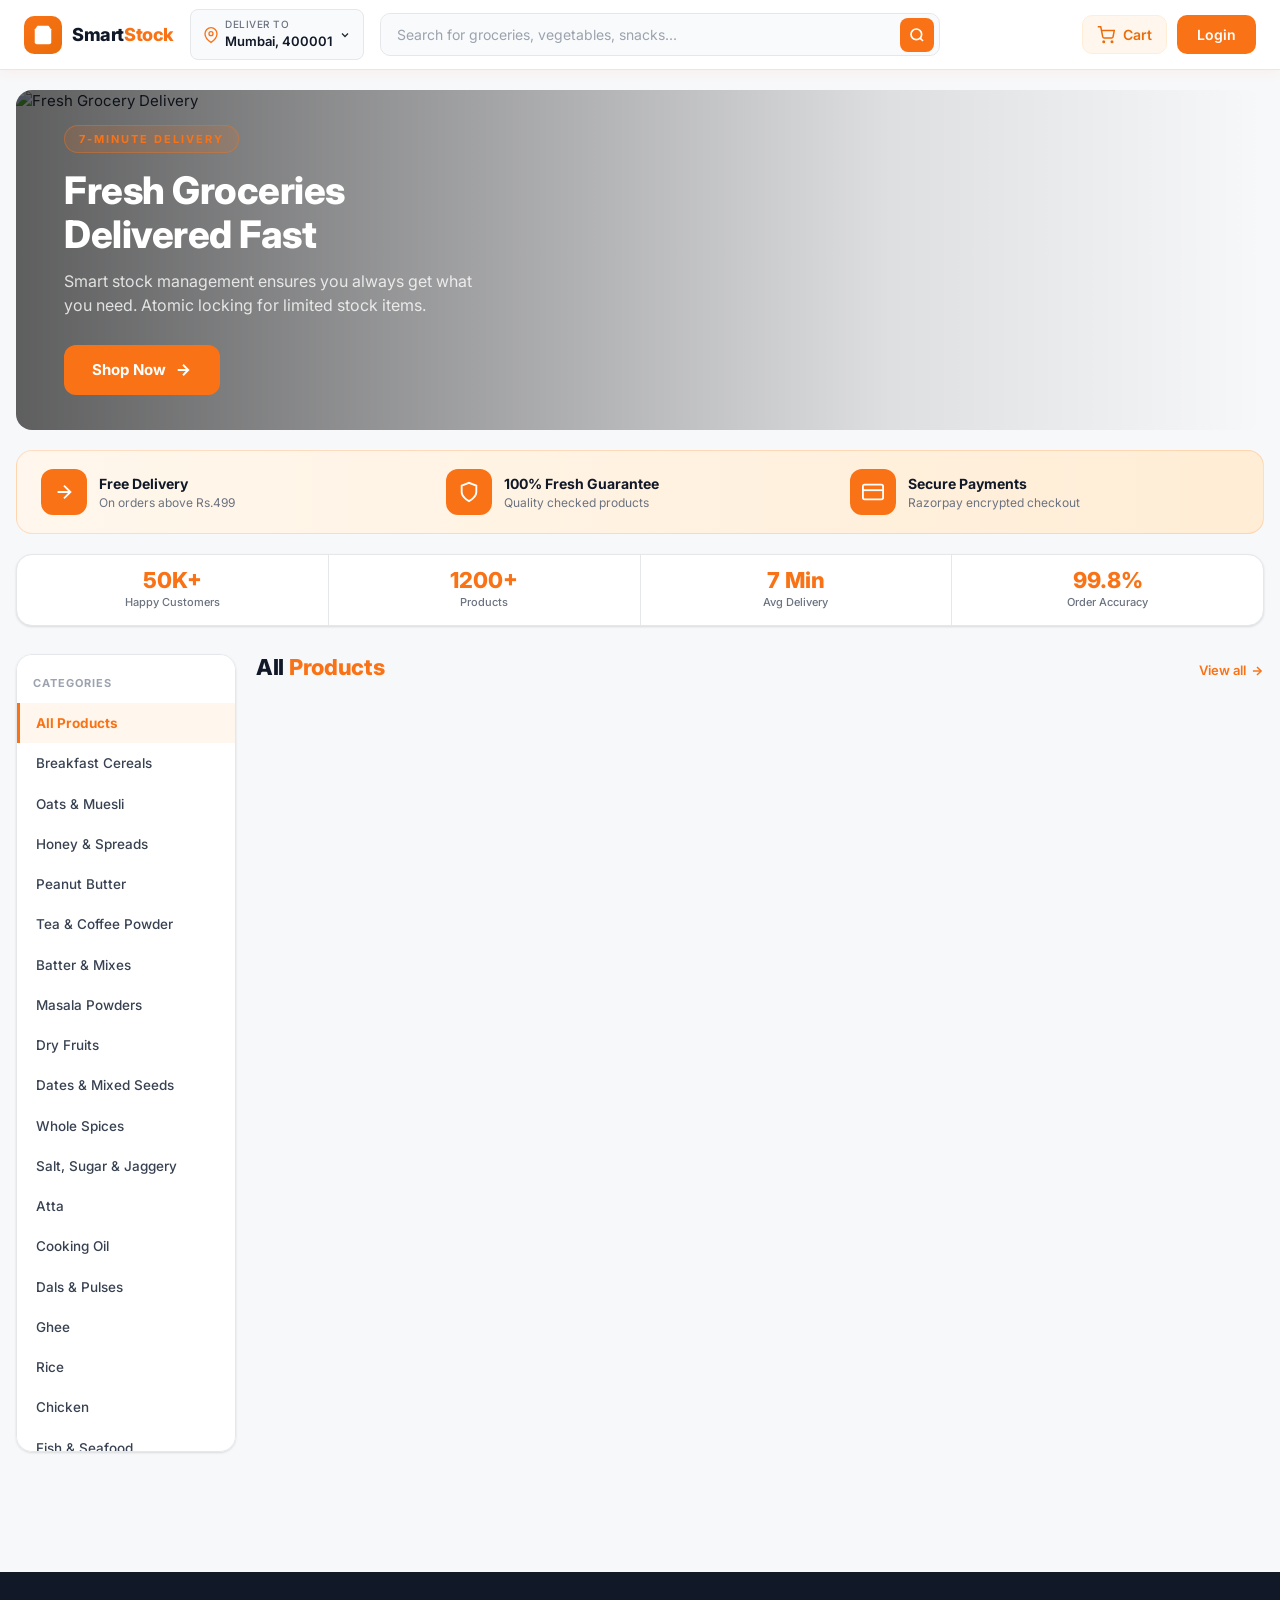
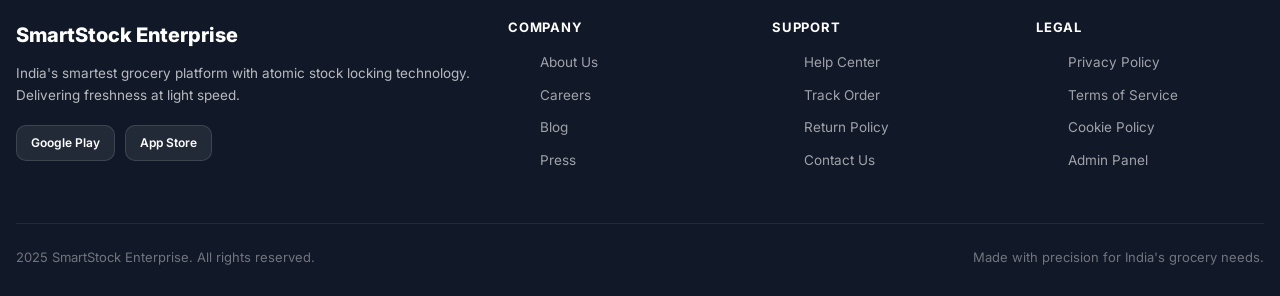
==== frontend/index.html @ b08f9093 "Add files via upload" ====
<!DOCTYPE html>
<html lang="en">

<head>
    <meta charset="UTF-8">
    <meta name="viewport" content="width=device-width, initial-scale=1.0">
    <title>SmartStock Enterprise - Fresh Groceries Delivered in Minutes</title>
    <meta name="description"
        content="Buy fresh groceries online at best prices. Smart inventory management with 7-minute atomic locking for limited stock items.">
    <link rel="preconnect" href="https://fonts.googleapis.com">
    <link href="https://fonts.googleapis.com/css2?family=Inter:wght@300;400;500;600;700;800&display=swap"
        rel="stylesheet">
    <link href="https://cdn.jsdelivr.net/npm/bootstrap@5.3.2/dist/css/bootstrap.min.css" rel="stylesheet">
    <link rel="stylesheet" href="style.css">
</head>

<body>

    <!-- ── NAVBAR ─────────────────────────────────────────────────────── -->
    <nav class="navbar-main">
        <div class="container-fluid">
            <a href="index.html" class="brand-logo">
                <div class="logo-icon">
                    <svg viewBox="0 0 24 24" xmlns="http://www.w3.org/2000/svg">
                        <path d="M6 2L3 6v14a2 2 0 002 2h14a2 2 0 002-2V6l-3-4z" />
                        <line x1="3" y1="6" x2="21" y2="6" stroke="white" stroke-width="1" fill="none" />
                        <path d="M16 10a4 4 0 01-8 0" fill="none" stroke="white" stroke-width="1.5" />
                    </svg>
                </div>
                <div class="logo-text">Smart<span>Stock</span></div>
            </a>

            <div class="location-selector">
                <svg class="loc-icon" width="16" height="16" fill="none" stroke="currentColor" stroke-width="2"
                    viewBox="0 0 24 24">
                    <path d="M21 10c0 7-9 13-9 13s-9-6-9-13a9 9 0 0118 0z" />
                    <circle cx="12" cy="10" r="3" />
                </svg>
                <div class="loc-content">
                    <div class="loc-label">Deliver to</div>
                    <div class="loc-value">Mumbai, 400001</div>
                </div>
                <svg width="12" height="12" fill="none" stroke="currentColor" stroke-width="2.5" viewBox="0 0 24 24">
                    <polyline points="6 9 12 15 18 9" />
                </svg>
            </div>

            <div class="search-wrap">
                <input type="text" id="search-input" placeholder="Search for groceries, vegetables, snacks...">
                <button class="search-btn">
                    <svg width="16" height="16" fill="none" stroke="currentColor" stroke-width="2.5"
                        viewBox="0 0 24 24">
                        <circle cx="11" cy="11" r="8" />
                        <line x1="21" y1="21" x2="16.65" y2="16.65" />
                    </svg>
                </button>
            </div>

            <div class="navbar-right">
                <a href="cart.html" class="btn-cart">
                    <svg width="18" height="18" fill="none" stroke="currentColor" stroke-width="2" viewBox="0 0 24 24">
                        <circle cx="9" cy="21" r="1" />
                        <circle cx="20" cy="21" r="1" />
                        <path d="M1 1h4l2.68 13.39a2 2 0 002 1.61h9.72a2 2 0 002-1.61L23 6H6" />
                    </svg>
                    Cart
                    <span class="cart-badge" style="display:none">0</span>
                </a>
                <button class="btn-login">Login</button>
            </div>
        </div>
    </nav>

    <!-- ── OTP MODAL ──────────────────────────────────────────────────── -->
    <div class="otp-modal-overlay" id="otp-overlay">
        <div class="otp-modal">
            <div id="otp-step1">
                <h3>Login / Sign Up</h3>
                <p>Enter your mobile number to receive an OTP</p>
                <div class="otp-input-group">
                    <span class="otp-flag">+91</span>
                    <input type="tel" id="otp-phone" maxlength="10" placeholder="9876543210">
                </div>
                <button class="btn-send-otp" onclick="sendOtp()">Send OTP</button>
            </div>
            <div id="otp-step2" style="display:none">
                <h3>Enter OTP</h3>
                <p id="otp-phone-hint">6-digit code sent to your number</p>
                <div class="otp-input-group">
                    <input type="tel" id="otp-code" maxlength="6" placeholder="Enter OTP"
                        style="padding:12px 14px;width:100%">
                </div>
                <button class="btn-send-otp" onclick="verifyOtp()">Verify OTP</button>
                <div style="text-align:center;margin-top:12px">
                    <button
                        onclick="document.getElementById('otp-step1').style.display='';document.getElementById('otp-step2').style.display='none'"
                        style="background:none;border:none;color:var(--primary);font-size:13px;cursor:pointer;font-family:Inter,sans-serif">Change
                        number</button>
                </div>
            </div>
        </div>
    </div>

    <!-- ── HERO BANNER ────────────────────────────────────────────────── -->
    <div class="page-container">
        <section class="hero-section" style="margin-top:20px">
            <img src="https://images.unsplash.com/photo-1542838132-92c53300491e?w=1400&q=85"
                alt="Fresh Grocery Delivery" loading="eager">
            <div class="hero-overlay">
                <div class="hero-tagline">7-Minute Delivery</div>
                <h1 class="hero-title">Fresh Groceries<br>Delivered Fast</h1>
                <p class="hero-sub">Smart stock management ensures you always get what you need. Atomic locking for
                    limited stock items.</p>
                <a href="#products" class="btn-shop-now">
                    Shop Now
                    <svg width="18" height="18" fill="none" stroke="currentColor" stroke-width="2.5"
                        viewBox="0 0 24 24">
                        <line x1="5" y1="12" x2="19" y2="12" />
                        <polyline points="12 5 19 12 12 19" />
                    </svg>
                </a>
            </div>
        </section>

        <!-- Offer Strip -->
        <div class="offer-strip">
            <div class="offer-strip-item">
                <div class="offer-icon-wrap">
                    <svg width="22" height="22" fill="none" stroke="currentColor" stroke-width="2" viewBox="0 0 24 24">
                        <path d="M5 12h14M12 5l7 7-7 7" />
                    </svg>
                </div>
                <div>
                    <div class="offer-text-main">Free Delivery</div>
                    <div class="offer-text-sub">On orders above Rs.499</div>
                </div>
            </div>
            <div class="offer-strip-item">
                <div class="offer-icon-wrap">
                    <svg width="22" height="22" fill="none" stroke="currentColor" stroke-width="2" viewBox="0 0 24 24">
                        <path d="M12 22s8-4 8-10V5l-8-3-8 3v7c0 6 8 10 8 10z" />
                    </svg>
                </div>
                <div>
                    <div class="offer-text-main">100% Fresh Guarantee</div>
                    <div class="offer-text-sub">Quality checked products</div>
                </div>
            </div>
            <div class="offer-strip-item">
                <div class="offer-icon-wrap">
                    <svg width="22" height="22" fill="none" stroke="currentColor" stroke-width="2" viewBox="0 0 24 24">
                        <rect x="1" y="4" width="22" height="16" rx="2" />
                        <line x1="1" y1="10" x2="23" y2="10" />
                    </svg>
                </div>
                <div>
                    <div class="offer-text-main">Secure Payments</div>
                    <div class="offer-text-sub">Razorpay encrypted checkout</div>
                </div>
            </div>
        </div>

        <!-- Stats Strip -->
        <div class="stats-strip">
            <div class="stat-item">
                <div class="stat-num">50K+</div>
                <div class="stat-label">Happy Customers</div>
            </div>
            <div class="stat-item">
                <div class="stat-num">1200+</div>
                <div class="stat-label">Products</div>
            </div>
            <div class="stat-item">
                <div class="stat-num">7 Min</div>
                <div class="stat-label">Avg Delivery</div>
            </div>
            <div class="stat-item">
                <div class="stat-num">99.8%</div>
                <div class="stat-label">Order Accuracy</div>
            </div>
        </div>
    </div>

    <!-- ── MAIN LAYOUT ────────────────────────────────────────────────── -->
    <div class="page-container" id="products">
        <!-- Mobile Category Pills -->
        <div class="mobile-categories" id="mobile-cats"></div>

        <div class="main-layout mt-section">
            <!-- Sidebar -->
            <aside class="sidebar">
                <div class="sidebar-title">Categories</div>
                <div id="sidebar-cats"></div>
            </aside>

            <!-- Products Area -->
            <main class="products-area">
                <div class="section-header">
                    <h2 class="section-title" id="products-title">All <span>Products</span></h2>
                    <div class="view-all-link" onclick="filterProducts('All Products')">
                        View all
                        <svg width="14" height="14" fill="none" stroke="currentColor" stroke-width="2.5"
                            viewBox="0 0 24 24">
                            <line x1="5" y1="12" x2="19" y2="12" />
                            <polyline points="12 5 19 12 12 19" />
                        </svg>
                    </div>
                </div>

                <div class="product-grid" id="product-grid">
                    <!-- Rendered by JS -->
                </div>
            </main>
        </div>
    </div>

    <!-- ── FOOTER ─────────────────────────────────────────────────────── -->
    <footer class="site-footer" style="margin-top:60px">
        <div class="page-container">
            <div class="footer-top">
                <div class="footer-brand">
                    <div class="logo-text">SmartStock Enterprise</div>
                    <p>India's smartest grocery platform with atomic stock locking technology. Delivering freshness at
                        light speed.</p>
                    <div class="app-badges">
                        <div class="app-badge">Google Play</div>
                        <div class="app-badge">App Store</div>
                    </div>
                </div>
                <div class="footer-col">
                    <h5>Company</h5>
                    <ul>
                        <li><a href="#">About Us</a></li>
                        <li><a href="#">Careers</a></li>
                        <li><a href="#">Blog</a></li>
                        <li><a href="#">Press</a></li>
                    </ul>
                </div>
                <div class="footer-col">
                    <h5>Support</h5>
                    <ul>
                        <li><a href="#">Help Center</a></li>
                        <li><a href="#">Track Order</a></li>
                        <li><a href="#">Return Policy</a></li>
                        <li><a href="#">Contact Us</a></li>
                    </ul>
                </div>
                <div class="footer-col">
                    <h5>Legal</h5>
                    <ul>
                        <li><a href="#">Privacy Policy</a></li>
                        <li><a href="#">Terms of Service</a></li>
                        <li><a href="#">Cookie Policy</a></li>
                        <li><a href="admin.html">Admin Panel</a></li>
                    </ul>
                </div>
            </div>
            <div class="footer-bottom">
                <span>2025 SmartStock Enterprise. All rights reserved.</span>
                <span>Made with precision for India's grocery needs.</span>
            </div>
        </div>
    </footer>

    <script src="https://cdn.jsdelivr.net/npm/bootstrap@5.3.2/dist/js/bootstrap.bundle.min.js"></script>
    <script src="script.js"></script>
</body>

</html>
---- frontend/style.css ----
/* =============================================
   SmartStock Enterprise - Design System
   Primary: #F97316 (Zepto Orange)
   ============================================= */

@import url('https://fonts.googleapis.com/css2?family=Inter:wght@300;400;500;600;700;800&display=swap');

:root {
    --primary: #F97316;
    --primary-dark: #EA6C0A;
    --primary-light: #FFF7ED;
    --primary-subtle: #FFEDD5;
    --success: #16A34A;
    --warning: #D97706;
    --danger: #DC2626;
    --dark: #111827;
    --gray-900: #1F2937;
    --gray-700: #374151;
    --gray-500: #6B7280;
    --gray-400: #9CA3AF;
    --gray-200: #E5E7EB;
    --gray-100: #F3F4F6;
    --gray-50: #F9FAFB;
    --white: #FFFFFF;
    --shadow-sm: 0 1px 3px rgba(0, 0, 0, 0.08), 0 1px 2px rgba(0, 0, 0, 0.05);
    --shadow-md: 0 4px 16px rgba(0, 0, 0, 0.08);
    --shadow-lg: 0 10px 40px rgba(0, 0, 0, 0.10);
    --radius: 16px;
    --radius-sm: 8px;
    --radius-xs: 6px;
    --transition: 0.22s ease;
    --navbar-h: 70px;
    --sidebar-w: 220px;
}

* {
    box-sizing: border-box;
    margin: 0;
    padding: 0;
}

html {
    scroll-behavior: smooth;
}

body {
    font-family: 'Inter', system-ui, sans-serif;
    background: #f7f8fa;
    color: var(--gray-900);
    font-size: 15px;
    line-height: 1.5;
}

a {
    text-decoration: none;
    color: inherit;
}

img {
    display: block;
}

/* =============================================
   SCROLLBAR
   ============================================= */
::-webkit-scrollbar {
    width: 6px;
    height: 6px;
}

::-webkit-scrollbar-track {
    background: var(--gray-100);
}

::-webkit-scrollbar-thumb {
    background: var(--gray-400);
    border-radius: 10px;
}

::-webkit-scrollbar-thumb:hover {
    background: var(--primary);
}

/* =============================================
   NAVBAR
   ============================================= */
.navbar-main {
    position: sticky;
    top: 0;
    z-index: 1050;
    background: var(--white);
    border-bottom: 1.5px solid var(--gray-200);
    height: var(--navbar-h);
    box-shadow: 0 2px 12px rgba(249, 115, 22, 0.07);
}

.navbar-main .container-fluid {
    display: flex;
    align-items: center;
    gap: 16px;
    height: 100%;
    padding: 0 24px;
}

.brand-logo {
    display: flex;
    align-items: center;
    gap: 10px;
    flex-shrink: 0;
    text-decoration: none;
}

.brand-logo .logo-icon {
    width: 38px;
    height: 38px;
    background: linear-gradient(135deg, var(--primary), var(--primary-dark));
    border-radius: 10px;
    display: flex;
    align-items: center;
    justify-content: center;
}

.brand-logo .logo-icon svg {
    width: 22px;
    height: 22px;
    fill: white;
}

.brand-logo .logo-text {
    font-size: 18px;
    font-weight: 800;
    color: var(--dark);
    letter-spacing: -0.4px;
}

.brand-logo .logo-text span {
    color: var(--primary);
}

/* Location Selector */
.location-selector {
    display: flex;
    align-items: center;
    gap: 6px;
    padding: 7px 12px;
    border: 1.5px solid var(--gray-200);
    border-radius: var(--radius-sm);
    cursor: pointer;
    flex-shrink: 0;
    background: var(--gray-50);
    transition: border-color var(--transition);
    min-width: 140px;
}

.location-selector:hover {
    border-color: var(--primary);
}

.location-selector .loc-icon {
    color: var(--primary);
    flex-shrink: 0;
}

.location-selector .loc-content {
    overflow: hidden;
}

.location-selector .loc-label {
    font-size: 10px;
    color: var(--gray-500);
    font-weight: 500;
    text-transform: uppercase;
    letter-spacing: 0.5px;
}

.location-selector .loc-value {
    font-size: 13px;
    font-weight: 600;
    color: var(--dark);
    white-space: nowrap;
    overflow: hidden;
    text-overflow: ellipsis;
}

/* Search Bar */
.search-wrap {
    flex: 1;
    max-width: 560px;
    position: relative;
}

.search-wrap input {
    width: 100%;
    border: 1.5px solid var(--gray-200);
    border-radius: 10px;
    padding: 10px 48px 10px 16px;
    font-size: 14px;
    font-family: 'Inter', sans-serif;
    outline: none;
    background: var(--gray-50);
    transition: all var(--transition);
    color: var(--dark);
}

.search-wrap input:focus {
    border-color: var(--primary);
    background: var(--white);
    box-shadow: 0 0 0 3px rgba(249, 115, 22, 0.12);
}

.search-wrap input::placeholder {
    color: var(--gray-400);
}

.search-wrap .search-btn {
    position: absolute;
    right: 6px;
    top: 50%;
    transform: translateY(-50%);
    background: var(--primary);
    border: none;
    border-radius: 8px;
    width: 34px;
    height: 34px;
    display: flex;
    align-items: center;
    justify-content: center;
    cursor: pointer;
    transition: background var(--transition);
}

.search-wrap .search-btn:hover {
    background: var(--primary-dark);
}

.search-wrap .search-btn svg {
    color: white;
    width: 16px;
    height: 16px;
}

/* Navbar Right */
.navbar-right {
    display: flex;
    align-items: center;
    gap: 10px;
    flex-shrink: 0;
    margin-left: auto;
}

.btn-cart {
    position: relative;
    display: flex;
    align-items: center;
    gap: 8px;
    background: var(--primary-light);
    border: 1.5px solid var(--primary-subtle);
    border-radius: 10px;
    padding: 8px 14px;
    cursor: pointer;
    font-family: 'Inter', sans-serif;
    font-weight: 600;
    font-size: 14px;
    color: var(--primary-dark);
    text-decoration: none;
    transition: all var(--transition);
}

.btn-cart:hover {
    background: var(--primary);
    color: white;
    border-color: var(--primary);
}

.cart-badge {
    position: absolute;
    top: -6px;
    right: -6px;
    background: var(--danger);
    color: white;
    font-size: 10px;
    font-weight: 700;
    width: 18px;
    height: 18px;
    border-radius: 50%;
    display: flex;
    align-items: center;
    justify-content: center;
    border: 2px solid white;
    transition: transform 0.2s ease;
}

.cart-badge.pop {
    transform: scale(1.4);
}

.btn-login {
    background: var(--primary);
    color: white;
    border: none;
    border-radius: 10px;
    padding: 9px 20px;
    font-family: 'Inter', sans-serif;
    font-size: 14px;
    font-weight: 600;
    cursor: pointer;
    transition: all var(--transition);
}

.btn-login:hover {
    background: var(--primary-dark);
    transform: translateY(-1px);
}

/* OTP Modal */
.otp-modal-overlay {
    position: fixed;
    inset: 0;
    background: rgba(0, 0, 0, 0.5);
    z-index: 9999;
    display: flex;
    align-items: center;
    justify-content: center;
    backdrop-filter: blur(4px);
    opacity: 0;
    pointer-events: none;
    transition: opacity 0.25s ease;
}

.otp-modal-overlay.show {
    opacity: 1;
    pointer-events: all;
}

.otp-modal {
    background: white;
    border-radius: 20px;
    padding: 36px;
    width: 360px;
    max-width: 90vw;
    box-shadow: var(--shadow-lg);
    transform: translateY(20px);
    transition: transform 0.25s ease;
}

.otp-modal-overlay.show .otp-modal {
    transform: translateY(0);
}

.otp-modal h3 {
    font-size: 22px;
    font-weight: 800;
    margin-bottom: 4px;
}

.otp-modal p {
    color: var(--gray-500);
    font-size: 14px;
    margin-bottom: 24px;
}

.otp-input-group {
    display: flex;
    border: 1.5px solid var(--gray-200);
    border-radius: 10px;
    overflow: hidden;
    margin-bottom: 14px;
    transition: border-color var(--transition);
}

.otp-input-group:focus-within {
    border-color: var(--primary);
}

.otp-flag {
    background: var(--gray-50);
    padding: 12px 14px;
    font-weight: 600;
    color: var(--gray-700);
    border-right: 1.5px solid var(--gray-200);
    font-size: 14px;
}

.otp-input-group input {
    flex: 1;
    border: none;
    padding: 12px 14px;
    font-size: 15px;
    font-family: 'Inter', sans-serif;
    outline: none;
}

.btn-send-otp {
    width: 100%;
    background: var(--primary);
    color: white;
    border: none;
    border-radius: 10px;
    padding: 13px;
    font-family: 'Inter', sans-serif;
    font-size: 15px;
    font-weight: 700;
    cursor: pointer;
    transition: background var(--transition);
}

.btn-send-otp:hover {
    background: var(--primary-dark);
}

/* =============================================
   HERO BANNER
   ============================================= */
.hero-section {
    position: relative;
    overflow: hidden;
    border-radius: var(--radius);
    margin: 20px 0 0;
    height: 340px;
}

.hero-section img {
    width: 100%;
    height: 100%;
    object-fit: cover;
}

.hero-overlay {
    position: absolute;
    inset: 0;
    background: linear-gradient(90deg, rgba(0, 0, 0, 0.62) 0%, rgba(0, 0, 0, 0.1) 70%, transparent 100%);
    display: flex;
    flex-direction: column;
    justify-content: center;
    padding: 48px;
}

.hero-tagline {
    font-size: 11px;
    font-weight: 700;
    letter-spacing: 2px;
    text-transform: uppercase;
    color: var(--primary);
    background: rgba(249, 115, 22, 0.15);
    border: 1px solid rgba(249, 115, 22, 0.4);
    border-radius: 20px;
    padding: 5px 14px;
    display: inline-block;
    margin-bottom: 16px;
    width: fit-content;
}

.hero-title {
    font-size: 38px;
    font-weight: 800;
    color: white;
    margin-bottom: 12px;
    line-height: 1.15;
    letter-spacing: -0.5px;
}

.hero-sub {
    font-size: 16px;
    color: rgba(255, 255, 255, 0.8);
    margin-bottom: 28px;
    max-width: 420px;
}

.btn-shop-now {
    display: inline-flex;
    align-items: center;
    gap: 8px;
    background: var(--primary);
    color: white;
    border: none;
    border-radius: 12px;
    padding: 14px 28px;
    font-family: 'Inter', sans-serif;
    font-size: 15px;
    font-weight: 700;
    cursor: pointer;
    transition: all 0.2s ease;
    width: fit-content;
    text-decoration: none;
}

.btn-shop-now:hover {
    background: var(--primary-dark);
    transform: translateY(-2px);
    box-shadow: 0 8px 25px rgba(249, 115, 22, 0.45);
    color: white;
}

/* Mini Stats Strip */
.stats-strip {
    display: flex;
    gap: 0;
    background: white;
    border-radius: var(--radius);
    border: 1.5px solid var(--gray-200);
    overflow: hidden;
    margin: 16px 0;
    box-shadow: var(--shadow-sm);
}

.stat-item {
    flex: 1;
    text-align: center;
    padding: 14px 12px;
    border-right: 1.5px solid var(--gray-200);
}

.stat-item:last-child {
    border-right: none;
}

.stat-num {
    font-size: 22px;
    font-weight: 800;
    color: var(--primary);
    line-height: 1;
}

.stat-label {
    font-size: 11px;
    color: var(--gray-500);
    font-weight: 500;
    margin-top: 3px;
}

/* =============================================
   LAYOUT: SIDEBAR + MAIN GRID
   ============================================= */
.main-layout {
    display: flex;
    gap: 20px;
    padding-bottom: 60px;
}

/* SIDEBAR */
.sidebar {
    width: var(--sidebar-w);
    flex-shrink: 0;
    position: sticky;
    top: calc(var(--navbar-h) + 16px);
    height: calc(100vh - var(--navbar-h) - 32px);
    overflow-y: auto;
    background: white;
    border-radius: var(--radius);
    border: 1.5px solid var(--gray-200);
    box-shadow: var(--shadow-sm);
    padding: 12px 0;
}

.sidebar-title {
    font-size: 11px;
    font-weight: 700;
    text-transform: uppercase;
    letter-spacing: 1px;
    color: var(--gray-400);
    padding: 8px 16px 12px;
}

.sidebar-item {
    display: flex;
    align-items: center;
    gap: 10px;
    padding: 10px 16px;
    cursor: pointer;
    border-left: 3px solid transparent;
    transition: all var(--transition);
    font-size: 13.5px;
    font-weight: 500;
    color: var(--gray-700);
}

.sidebar-item:hover {
    background: var(--primary-light);
    color: var(--primary);
    border-left-color: var(--primary);
}

.sidebar-item.active {
    background: var(--primary-light);
    color: var(--primary);
    border-left-color: var(--primary);
    font-weight: 700;
}

.sidebar-item .cat-img {
    width: 28px;
    height: 28px;
    border-radius: 6px;
    object-fit: cover;
    flex-shrink: 0;
}

/* MAIN PRODUCT AREA */
.products-area {
    flex: 1;
    min-width: 0;
}

/* Section Header */
.section-header {
    display: flex;
    align-items: center;
    justify-content: space-between;
    margin-bottom: 18px;
}

.section-title {
    font-size: 22px;
    font-weight: 800;
    color: var(--dark);
    letter-spacing: -0.3px;
}

.section-title span {
    color: var(--primary);
}

.view-all-link {
    font-size: 13px;
    font-weight: 600;
    color: var(--primary);
    cursor: pointer;
    display: flex;
    align-items: center;
    gap: 4px;
    transition: gap var(--transition);
}

.view-all-link:hover {
    gap: 8px;
}

/* Mobile Category Horizontal Scroll */
.mobile-categories {
    display: none;
    overflow-x: auto;
    gap: 10px;
    padding: 4px 0 12px;
    scrollbar-width: none;
    margin-bottom: 16px;
}

.mobile-categories::-webkit-scrollbar {
    display: none;
}

.mobile-cat-pill {
    display: flex;
    align-items: center;
    gap: 6px;
    background: white;
    border: 1.5px solid var(--gray-200);
    border-radius: 30px;
    padding: 7px 14px;
    white-space: nowrap;
    cursor: pointer;
    font-size: 13px;
    font-weight: 500;
    color: var(--gray-700);
    transition: all var(--transition);
    flex-shrink: 0;
}

.mobile-cat-pill img {
    width: 22px;
    height: 22px;
    border-radius: 4px;
    object-fit: cover;
}

.mobile-cat-pill.active,
.mobile-cat-pill:hover {
    background: var(--primary);
    border-color: var(--primary);
    color: white;
}

/* =============================================
   PRODUCT GRID
   ============================================= */
.product-grid {
    display: grid;
    grid-template-columns: repeat(4, 1fr);
    gap: 18px;
}

/* PRODUCT CARD */
.product-card {
    background: white;
    border-radius: var(--radius);
    border: 1.5px solid var(--gray-200);
    overflow: hidden;
    transition: all var(--transition);
    position: relative;
    box-shadow: var(--shadow-sm);
    display: flex;
    flex-direction: column;
}

.product-card:hover {
    transform: translateY(-4px);
    box-shadow: var(--shadow-md);
    border-color: rgba(249, 115, 22, 0.3);
}

.product-card[data-stock="0"] {
    opacity: 0.7;
}

/* Product Image */
.product-img-wrap {
    position: relative;
    overflow: hidden;
    background: #f8f8f8;
    height: 140px;
    display: flex;
    align-items: center;
    justify-content: center;
    padding: 10px;
}

.product-img-wrap img {
    width: 100%;
    height: 100%;
    object-fit: contain;
    transition: transform 0.4s ease;
}

.product-card:hover .product-img-wrap img {
    transform: scale(1.04);
}

/* Flash Sale Badge */
.flash-badge {
    position: absolute;
    top: 10px;
    left: 10px;
    background: var(--danger);
    color: white;
    font-size: 10px;
    font-weight: 700;
    padding: 4px 10px;
    border-radius: 20px;
    text-transform: uppercase;
    letter-spacing: 0.5px;
}

.limited-badge {
    position: absolute;
    top: 10px;
    left: 10px;
    background: var(--warning);
    color: white;
    font-size: 10px;
    font-weight: 700;
    padding: 4px 10px;
    border-radius: 20px;
}

.sold-out-overlay {
    position: absolute;
    inset: 0;
    background: rgba(255, 255, 255, 0.75);
    display: flex;
    align-items: center;
    justify-content: center;
    font-weight: 700;
    font-size: 15px;
    color: var(--gray-500);
    letter-spacing: 0.5px;
}

/* Product Info */
.product-info {
    padding: 12px 14px 14px;
    flex: 1;
    display: flex;
    flex-direction: column;
    gap: 2px;
}

.product-name {
    font-size: 14px;
    font-weight: 600;
    color: var(--dark);
    margin-bottom: 3px;
    line-height: 1.35;
    display: -webkit-box;
    -webkit-line-clamp: 2;
    -webkit-box-orient: vertical;
    overflow: hidden;
}

.product-weight {
    font-size: 12px;
    color: var(--gray-400);
    margin-bottom: 6px;
}

/* Stock Indicator */
.stock-indicator {
    font-size: 11px;
    font-weight: 600;
    margin-bottom: 10px;
    display: flex;
    align-items: center;
    gap: 5px;
}

.stock-indicator::before {
    content: '';
    width: 7px;
    height: 7px;
    border-radius: 50%;
    display: inline-block;
    flex-shrink: 0;
}

.stock-in {
    color: var(--success);
}

.stock-in::before {
    background: var(--success);
    box-shadow: 0 0 0 3px rgba(22, 163, 74, 0.12);
}

.stock-limited {
    color: var(--warning);
}

.stock-limited::before {
    background: var(--warning);
    box-shadow: 0 0 0 3px rgba(217, 119, 6, 0.12);
}

.stock-flash {
    color: var(--danger);
}

.stock-flash::before {
    background: var(--danger);
    box-shadow: 0 0 0 3px rgba(220, 38, 38, 0.12);
    animation: pulse-dot 1.2s infinite;
}

@keyframes pulse-dot {

    0%,
    100% {
        box-shadow: 0 0 0 3px rgba(220, 38, 38, 0.12);
    }

    50% {
        box-shadow: 0 0 0 5px rgba(220, 38, 38, 0.20);
    }
}

.stock-out {
    color: var(--gray-400);
}

.stock-out::before {
    background: var(--gray-400);
}

/* Price Row */
.price-row {
    display: flex;
    align-items: center;
    gap: 8px;
    margin-top: auto;
}

.price-main {
    font-size: 17px;
    font-weight: 800;
    color: var(--dark);
}

.price-orig {
    font-size: 12px;
    color: var(--gray-400);
    text-decoration: line-through;
    font-weight: 400;
}

/* ADD Button */
.btn-add {
    width: 100%;
    background: white;
    border: 2px solid var(--primary);
    color: var(--primary);
    border-radius: 10px;
    padding: 8px 0;
    font-family: 'Inter', sans-serif;
    font-size: 13px;
    font-weight: 700;
    cursor: pointer;
    transition: all var(--transition);
    margin-top: 10px;
}

.btn-add:hover:not(:disabled) {
    background: var(--primary);
    color: white;
}

/* Quantity Counter */
.qty-counter {
    display: inline-flex;
    align-items: center;
    border: 2px solid var(--primary);
    border-radius: 8px;
    overflow: hidden;
    background: var(--primary);
    margin-top: 10px;
}

.qty-btn {
    background: var(--primary);
    border: none;
    color: white;
    width: 30px;
    height: 30px;
    font-size: 18px;
    font-weight: 700;
    cursor: pointer;
    transition: background var(--transition);
    display: flex;
    align-items: center;
    justify-content: center;
    line-height: 1;
}

.qty-btn:hover {
    background: var(--primary-dark);
}

.qty-num {
    background: white;
    color: var(--primary);
    font-weight: 800;
    font-size: 14px;
    min-width: 32px;
    height: 30px;
    text-align: center;
    border-left: 2px solid var(--primary);
    border-right: 2px solid var(--primary);
    display: flex;
    align-items: center;
    justify-content: center;
}

/* =============================================
   LOCK TIMER BADGE (for locked stock items)
   ============================================= */
.lock-timer-badge {
    position: absolute;
    top: 10px;
    right: 10px;
    background: rgba(17, 24, 39, 0.85);
    color: white;
    font-size: 11px;
    font-weight: 700;
    padding: 4px 9px;
    border-radius: 20px;
    display: flex;
    align-items: center;
    gap: 5px;
    backdrop-filter: blur(4px);
}

.lock-timer-badge svg {
    width: 11px;
    height: 11px;
    flex-shrink: 0;
}

.lock-timer-badge .timer-text {
    color: var(--primary);
}

/* =============================================
   TOAST NOTIFICATION
   ============================================= */
.toast-container {
    position: fixed;
    bottom: 24px;
    right: 24px;
    z-index: 9999;
    display: flex;
    flex-direction: column;
    gap: 10px;
}

.toast-item {
    background: var(--dark);
    color: white;
    border-radius: 12px;
    padding: 14px 18px;
    font-size: 13.5px;
    font-weight: 500;
    box-shadow: var(--shadow-lg);
    display: flex;
    align-items: center;
    gap: 10px;
    max-width: 320px;
    animation: slideInRight 0.3s ease;
    border-left: 4px solid var(--primary);
}

.toast-item.success {
    border-left-color: var(--success);
}

.toast-item.error {
    border-left-color: var(--danger);
}

.toast-item.warning {
    border-left-color: var(--warning);
}

.toast-item.locked {
    border-left-color: var(--warning);
    background: #1c1000;
}

@keyframes slideInRight {
    from {
        transform: translateX(100%);
        opacity: 0;
    }

    to {
        transform: translateX(0);
        opacity: 1;
    }
}

@keyframes slideOutRight {
    from {
        transform: translateX(0);
        opacity: 1;
    }

    to {
        transform: translateX(110%);
        opacity: 0;
    }
}

.toast-item.exit {
    animation: slideOutRight 0.3s ease forwards;
}

/* =============================================
   CART PAGE
   ============================================= */
.cart-page-layout {
    display: grid;
    grid-template-columns: 1fr 380px;
    gap: 28px;
    align-items: start;
}

.cart-section-title {
    font-size: 20px;
    font-weight: 800;
    color: var(--dark);
    margin-bottom: 18px;
    display: flex;
    align-items: center;
    gap: 10px;
}

.cart-badge-count {
    background: var(--primary);
    color: white;
    font-size: 12px;
    font-weight: 700;
    padding: 3px 9px;
    border-radius: 20px;
}

/* Cart Item */
.cart-item {
    background: white;
    border-radius: var(--radius);
    border: 1.5px solid var(--gray-200);
    padding: 18px;
    margin-bottom: 14px;
    display: flex;
    gap: 16px;
    align-items: flex-start;
    transition: all var(--transition);
    box-shadow: var(--shadow-sm);
}

.cart-item:hover {
    border-color: rgba(249, 115, 22, 0.25);
}

.cart-item.locked-item {
    border-color: rgba(217, 119, 6, 0.35);
    background: linear-gradient(135deg, white 90%, #fffbf5 100%);
}

.cart-item-img {
    width: 86px;
    height: 86px;
    border-radius: 10px;
    object-fit: cover;
    flex-shrink: 0;
    background: var(--gray-50);
}

.cart-item-body {
    flex: 1;
    min-width: 0;
}

.cart-item-name {
    font-size: 15px;
    font-weight: 700;
    color: var(--dark);
    margin-bottom: 3px;
}

.cart-item-weight {
    font-size: 12px;
    color: var(--gray-500);
    margin-bottom: 10px;
}

.cart-item-meta {
    display: flex;
    align-items: center;
    justify-content: space-between;
    flex-wrap: wrap;
    gap: 10px;
}

.cart-item-price {
    font-size: 16px;
    font-weight: 800;
    color: var(--dark);
}

.cart-item-actions {
    display: flex;
    align-items: center;
    gap: 12px;
}

.btn-remove-cart {
    background: none;
    border: none;
    color: var(--danger);
    font-size: 13px;
    font-weight: 600;
    cursor: pointer;
    padding: 4px 8px;
    border-radius: 6px;
    display: flex;
    align-items: center;
    gap: 5px;
    transition: background var(--transition);
    font-family: 'Inter', sans-serif;
}

.btn-remove-cart:hover {
    background: rgba(220, 38, 38, 0.08);
}

/* Lock Timer Strip */
.lock-timer-strip {
    display: flex;
    align-items: center;
    gap: 10px;
    background: rgba(217, 119, 6, 0.08);
    border: 1px solid rgba(217, 119, 6, 0.25);
    border-radius: 8px;
    padding: 7px 12px;
    margin-top: 10px;
}

.lock-timer-strip .timer-icon {
    color: var(--warning);
    flex-shrink: 0;
}

.lock-timer-strip .timer-label {
    font-size: 12px;
    color: var(--warning);
    font-weight: 500;
}

.lock-timer-strip .timer-countdown {
    font-size: 13px;
    font-weight: 800;
    color: var(--warning);
    font-variant-numeric: tabular-nums;
    min-width: 44px;
}

.lock-timer-strip .timer-countdown.urgent {
    color: var(--danger);
}

.btn-extend {
    margin-left: auto;
    background: none;
    border: 1.5px solid var(--warning);
    color: var(--warning);
    font-family: 'Inter', sans-serif;
    font-size: 11px;
    font-weight: 700;
    padding: 4px 10px;
    border-radius: 6px;
    cursor: pointer;
    transition: all var(--transition);
}

.btn-extend:hover {
    background: var(--warning);
    color: white;
}

/* Cart Summary Box */
.cart-summary-box {
    background: white;
    border-radius: var(--radius);
    border: 1.5px solid var(--gray-200);
    padding: 24px;
    box-shadow: var(--shadow-sm);
    position: sticky;
    top: calc(var(--navbar-h) + 16px);
}

.summary-title {
    font-size: 16px;
    font-weight: 800;
    color: var(--dark);
    margin-bottom: 20px;
    padding-bottom: 14px;
    border-bottom: 1.5px solid var(--gray-200);
}

.summary-row {
    display: flex;
    justify-content: space-between;
    align-items: center;
    font-size: 14px;
    color: var(--gray-700);
    margin-bottom: 12px;
}

.summary-row.total {
    font-size: 17px;
    font-weight: 800;
    color: var(--dark);
    padding-top: 14px;
    border-top: 1.5px solid var(--gray-200);
    margin-top: 4px;
    margin-bottom: 0;
}

.summary-savings {
    background: rgba(22, 163, 74, 0.08);
    border: 1px solid rgba(22, 163, 74, 0.2);
    border-radius: 8px;
    padding: 10px 14px;
    font-size: 13px;
    color: var(--success);
    font-weight: 600;
    margin: 16px 0;
    text-align: center;
}

.btn-checkout {
    width: 100%;
    background: var(--primary);
    color: white;
    border: none;
    border-radius: 12px;
    padding: 15px;
    font-family: 'Inter', sans-serif;
    font-size: 16px;
    font-weight: 700;
    cursor: pointer;
    transition: all var(--transition);
    margin-top: 20px;
    text-decoration: none;
    display: block;
    text-align: center;
}

.btn-checkout:hover {
    background: var(--primary-dark);
    transform: translateY(-1px);
    box-shadow: 0 8px 24px rgba(249, 115, 22, 0.35);
    color: white;
}

.btn-checkout:disabled {
    background: var(--gray-200);
    color: var(--gray-400);
    cursor: not-allowed;
    transform: none;
    box-shadow: none;
}

/* Delivery Info Tag */
.delivery-tag {
    display: flex;
    align-items: center;
    gap: 8px;
    background: var(--primary-light);
    border: 1px solid var(--primary-subtle);
    border-radius: 10px;
    padding: 11px 14px;
    margin-bottom: 20px;
}

.delivery-tag svg {
    color: var(--primary);
    flex-shrink: 0;
}

.delivery-tag .del-text {
    font-size: 13px;
    font-weight: 600;
    color: var(--primary-dark);
}

/* Empty Cart */
.empty-cart {
    text-align: center;
    padding: 80px 24px;
}

.empty-cart svg {
    color: var(--gray-300);
    margin: 0 auto 24px;
    display: block;
}

.empty-cart h3 {
    font-size: 22px;
    font-weight: 700;
    color: var(--dark);
    margin-bottom: 10px;
}

.empty-cart p {
    color: var(--gray-500);
    margin-bottom: 28px;
}

/* =============================================
   CHECKOUT PAGE
   ============================================= */
.checkout-layout {
    display: grid;
    grid-template-columns: 1fr 360px;
    gap: 28px;
    align-items: start;
}

.checkout-card {
    background: white;
    border-radius: var(--radius);
    border: 1.5px solid var(--gray-200);
    padding: 28px;
    margin-bottom: 20px;
    box-shadow: var(--shadow-sm);
}

.checkout-card-title {
    font-size: 16px;
    font-weight: 800;
    color: var(--dark);
    margin-bottom: 20px;
    display: flex;
    align-items: center;
    gap: 10px;
}

.step-badge {
    width: 28px;
    height: 28px;
    background: var(--primary);
    color: white;
    border-radius: 50%;
    font-size: 13px;
    font-weight: 800;
    display: flex;
    align-items: center;
    justify-content: center;
    flex-shrink: 0;
}

.form-group {
    margin-bottom: 16px;
}

.form-group label {
    display: block;
    font-size: 12px;
    font-weight: 700;
    text-transform: uppercase;
    letter-spacing: 0.6px;
    color: var(--gray-500);
    margin-bottom: 6px;
}

.form-group input,
.form-group select,
.form-group textarea {
    width: 100%;
    border: 1.5px solid var(--gray-200);
    border-radius: 10px;
    padding: 11px 14px;
    font-size: 14px;
    font-family: 'Inter', sans-serif;
    outline: none;
    background: var(--gray-50);
    color: var(--dark);
    transition: all var(--transition);
}

.form-group input:focus,
.form-group select:focus,
.form-group textarea:focus {
    border-color: var(--primary);
    background: white;
    box-shadow: 0 0 0 3px rgba(249, 115, 22, 0.1);
}

.form-row {
    display: grid;
    grid-template-columns: 1fr 1fr;
    gap: 14px;
}

/* Payment Method Cards */
.payment-methods {
    display: flex;
    flex-direction: column;
    gap: 12px;
}

.payment-method-card {
    display: flex;
    align-items: center;
    gap: 14px;
    padding: 16px;
    border: 2px solid var(--gray-200);
    border-radius: 12px;
    cursor: pointer;
    transition: all var(--transition);
}

.payment-method-card:hover {
    border-color: var(--primary);
    background: var(--primary-light);
}

.payment-method-card.selected {
    border-color: var(--primary);
    background: var(--primary-light);
}

.payment-method-card input[type="radio"] {
    accent-color: var(--primary);
    width: 16px;
    height: 16px;
}

.payment-method-icon {
    width: 44px;
    height: 44px;
    border-radius: 10px;
    display: flex;
    align-items: center;
    justify-content: center;
    font-size: 22px;
    background: var(--gray-50);
    border: 1.5px solid var(--gray-200);
    flex-shrink: 0;
}

.payment-method-info {
    flex: 1;
}

.payment-method-name {
    font-size: 14px;
    font-weight: 700;
    color: var(--dark);
}

.payment-method-desc {
    font-size: 12px;
    color: var(--gray-500);
    margin-top: 2px;
}

/* Razorpay Button */
.btn-razorpay {
    width: 100%;
    background: #2D3CE1;
    color: white;
    border: none;
    border-radius: 12px;
    padding: 16px;
    font-family: 'Inter', sans-serif;
    font-size: 16px;
    font-weight: 700;
    cursor: pointer;
    transition: all var(--transition);
    display: flex;
    align-items: center;
    justify-content: center;
    gap: 10px;
}

.btn-razorpay:hover {
    background: #1a28cc;
    transform: translateY(-1px);
    box-shadow: 0 8px 24px rgba(45, 60, 225, 0.35);
}

/* Success Page */
.success-page {
    min-height: 70vh;
    display: flex;
    align-items: center;
    justify-content: center;
}

.success-card {
    background: white;
    border-radius: 24px;
    padding: 60px 48px;
    text-align: center;
    max-width: 500px;
    width: 100%;
    box-shadow: var(--shadow-lg);
    border: 1.5px solid var(--gray-200);
}

.success-icon {
    width: 80px;
    height: 80px;
    background: linear-gradient(135deg, rgba(22, 163, 74, 0.1), rgba(22, 163, 74, 0.2));
    border-radius: 50%;
    display: flex;
    align-items: center;
    justify-content: center;
    margin: 0 auto 24px;
    animation: successPop 0.5s cubic-bezier(0.34, 1.56, 0.64, 1);
}

@keyframes successPop {
    from {
        transform: scale(0);
        opacity: 0;
    }

    to {
        transform: scale(1);
        opacity: 1;
    }
}

.success-card h2 {
    font-size: 28px;
    font-weight: 800;
    color: var(--dark);
    margin-bottom: 10px;
}

.success-card p {
    color: var(--gray-500);
    font-size: 15px;
    margin-bottom: 6px;
}

.success-order-id {
    font-weight: 700;
    color: var(--primary);
    font-size: 16px;
}

/* =============================================
   ADMIN DASHBOARD
   ============================================= */
.admin-layout {
    display: flex;
    min-height: calc(100vh - var(--navbar-h));
}

.admin-sidebar {
    width: 240px;
    background: var(--dark);
    flex-shrink: 0;
    position: sticky;
    top: var(--navbar-h);
    height: calc(100vh - var(--navbar-h));
    overflow-y: auto;
    display: flex;
    flex-direction: column;
}

.admin-sidebar-logo {
    padding: 24px 20px;
    border-bottom: 1px solid rgba(255, 255, 255, 0.08);
}

.admin-sidebar-logo .logo-text {
    color: white;
    font-size: 17px;
    font-weight: 800;
}

.admin-sidebar-logo .admin-tag {
    font-size: 10px;
    font-weight: 600;
    background: var(--primary);
    color: white;
    padding: 2px 8px;
    border-radius: 10px;
    display: inline-block;
    margin-top: 4px;
}

.admin-nav {
    padding: 12px 0;
    flex: 1;
}

.admin-nav-item {
    display: flex;
    align-items: center;
    gap: 12px;
    padding: 12px 20px;
    color: rgba(255, 255, 255, 0.6);
    cursor: pointer;
    transition: all var(--transition);
    font-size: 14px;
    font-weight: 500;
    border-left: 3px solid transparent;
}

.admin-nav-item:hover {
    color: white;
    background: rgba(255, 255, 255, 0.05);
}

.admin-nav-item.active {
    color: white;
    background: rgba(249, 115, 22, 0.15);
    border-left-color: var(--primary);
    font-weight: 700;
}

.admin-nav-item svg {
    width: 18px;
    height: 18px;
    flex-shrink: 0;
}

.admin-main {
    flex: 1;
    padding: 28px;
    background: #f7f8fa;
    overflow-y: auto;
}

.admin-page-title {
    font-size: 24px;
    font-weight: 800;
    color: var(--dark);
    margin-bottom: 8px;
}

.admin-page-sub {
    color: var(--gray-500);
    font-size: 14px;
    margin-bottom: 28px;
}

/* Stat Cards */
.admin-stats-grid {
    display: grid;
    grid-template-columns: repeat(4, 1fr);
    gap: 18px;
    margin-bottom: 28px;
}

.admin-stat-card {
    background: white;
    border-radius: var(--radius);
    padding: 20px;
    border: 1.5px solid var(--gray-200);
    box-shadow: var(--shadow-sm);
    position: relative;
    overflow: hidden;
}

.admin-stat-card::before {
    content: '';
    position: absolute;
    top: 0;
    left: 0;
    right: 0;
    height: 3px;
    background: var(--primary);
}

.admin-stat-card.green::before {
    background: var(--success);
}

.admin-stat-card.red::before {
    background: var(--danger);
}

.admin-stat-card.blue::before {
    background: #3B82F6;
}

.admin-stat-icon {
    width: 44px;
    height: 44px;
    border-radius: 10px;
    display: flex;
    align-items: center;
    justify-content: center;
    margin-bottom: 14px;
}

.admin-stat-icon.orange {
    background: rgba(249, 115, 22, 0.1);
    color: var(--primary);
}

.admin-stat-icon.green {
    background: rgba(22, 163, 74, 0.1);
    color: var(--success);
}

.admin-stat-icon.red {
    background: rgba(220, 38, 38, 0.1);
    color: var(--danger);
}

.admin-stat-icon.blue {
    background: rgba(59, 130, 246, 0.1);
    color: #3B82F6;
}

.admin-stat-num {
    font-size: 28px;
    font-weight: 800;
    color: var(--dark);
    line-height: 1;
    margin-bottom: 5px;
}

.admin-stat-label {
    font-size: 13px;
    color: var(--gray-500);
    font-weight: 500;
}

/* Admin Tables */
.admin-table-card {
    background: white;
    border-radius: var(--radius);
    border: 1.5px solid var(--gray-200);
    box-shadow: var(--shadow-sm);
    overflow: hidden;
    margin-bottom: 24px;
}

.admin-table-header {
    padding: 18px 24px;
    border-bottom: 1.5px solid var(--gray-200);
    display: flex;
    align-items: center;
    justify-content: space-between;
}

.admin-table-header h3 {
    font-size: 16px;
    font-weight: 800;
    color: var(--dark);
}

.admin-table {
    width: 100%;
    border-collapse: collapse;
}

.admin-table thead tr {
    background: var(--gray-50);
    border-bottom: 1.5px solid var(--gray-200);
}

.admin-table th {
    padding: 12px 20px;
    text-align: left;
    font-size: 11px;
    font-weight: 700;
    text-transform: uppercase;
    letter-spacing: 0.6px;
    color: var(--gray-500);
}

.admin-table td {
    padding: 14px 20px;
    font-size: 14px;
    color: var(--gray-700);
    border-bottom: 1px solid var(--gray-100);
}

.admin-table tr:last-child td {
    border-bottom: none;
}

.admin-table tr:hover td {
    background: var(--gray-50);
}

/* Status Chips */
.chip {
    display: inline-flex;
    align-items: center;
    gap: 5px;
    font-size: 11px;
    font-weight: 700;
    padding: 4px 10px;
    border-radius: 20px;
    white-space: nowrap;
}

.chip-green {
    background: rgba(22, 163, 74, 0.1);
    color: var(--success);
}

.chip-orange {
    background: rgba(249, 115, 22, 0.1);
    color: var(--primary);
}

.chip-red {
    background: rgba(220, 38, 38, 0.1);
    color: var(--danger);
}

.chip-blue {
    background: rgba(59, 130, 246, 0.1);
    color: #3B82F6;
}

.chip-gray {
    background: var(--gray-100);
    color: var(--gray-500);
}

/* Admin Form */
.admin-form-card {
    background: white;
    border-radius: var(--radius);
    border: 1.5px solid var(--gray-200);
    padding: 28px;
    box-shadow: var(--shadow-sm);
    margin-bottom: 24px;
}

.admin-form-title {
    font-size: 16px;
    font-weight: 800;
    color: var(--dark);
    margin-bottom: 20px;
}

.admin-form-grid {
    display: grid;
    grid-template-columns: repeat(3, 1fr);
    gap: 16px;
}

.btn-admin-primary {
    background: var(--primary);
    color: white;
    border: none;
    border-radius: 10px;
    padding: 11px 24px;
    font-family: 'Inter', sans-serif;
    font-size: 14px;
    font-weight: 700;
    cursor: pointer;
    transition: all var(--transition);
    display: flex;
    align-items: center;
    gap: 8px;
}

.btn-admin-primary:hover {
    background: var(--primary-dark);
    transform: translateY(-1px);
}

.btn-admin-secondary {
    background: var(--gray-100);
    color: var(--gray-700);
    border: 1.5px solid var(--gray-200);
    border-radius: 10px;
    padding: 11px 24px;
    font-family: 'Inter', sans-serif;
    font-size: 14px;
    font-weight: 700;
    cursor: pointer;
    transition: all var(--transition);
}

.btn-admin-secondary:hover {
    border-color: var(--primary);
    color: var(--primary);
    background: var(--primary-light);
}

/* Flash Sale Toggle */
.flash-toggle {
    position: relative;
    width: 44px;
    height: 24px;
    flex-shrink: 0;
}

.flash-toggle input {
    opacity: 0;
    width: 0;
    height: 0;
}

.flash-toggle .slider {
    position: absolute;
    cursor: pointer;
    inset: 0;
    background: var(--gray-200);
    border-radius: 24px;
    transition: var(--transition);
}

.flash-toggle .slider::before {
    content: '';
    position: absolute;
    height: 18px;
    width: 18px;
    left: 3px;
    bottom: 3px;
    background: white;
    border-radius: 50%;
    transition: var(--transition);
    box-shadow: var(--shadow-sm);
}

.flash-toggle input:checked+.slider {
    background: var(--primary);
}

.flash-toggle input:checked+.slider::before {
    transform: translateX(20px);
}

/* =============================================
   FOOTER
   ============================================= */
.site-footer {
    background: var(--dark);
    color: rgba(255, 255, 255, 0.7);
    padding: 48px 0 28px;
}

.footer-top {
    display: grid;
    grid-template-columns: 2fr 1fr 1fr 1fr;
    gap: 36px;
    margin-bottom: 36px;
}

.footer-brand .logo-text {
    color: white;
    font-size: 20px;
    font-weight: 800;
    margin-bottom: 12px;
}

.footer-brand p {
    font-size: 13.5px;
    line-height: 1.7;
    margin-bottom: 18px;
}

.footer-col h5 {
    font-size: 13px;
    font-weight: 700;
    text-transform: uppercase;
    letter-spacing: 0.8px;
    color: white;
    margin-bottom: 16px;
}

.footer-col ul {
    list-style: none;
}

.footer-col li {
    margin-bottom: 10px;
}

.footer-col a {
    font-size: 13.5px;
    color: rgba(255, 255, 255, 0.6);
    transition: color var(--transition);
}

.footer-col a:hover {
    color: var(--primary);
}

.footer-bottom {
    border-top: 1px solid rgba(255, 255, 255, 0.08);
    padding-top: 24px;
    display: flex;
    align-items: center;
    justify-content: space-between;
    font-size: 13px;
}

.footer-bottom span {
    color: rgba(255, 255, 255, 0.4);
}

/* App badges */
.app-badges {
    display: flex;
    gap: 10px;
    margin-top: 12px;
}

.app-badge {
    background: rgba(255, 255, 255, 0.08);
    border: 1px solid rgba(255, 255, 255, 0.12);
    border-radius: 10px;
    padding: 8px 14px;
    font-size: 12px;
    font-weight: 600;
    color: white;
    cursor: pointer;
    transition: all var(--transition);
}

.app-badge:hover {
    background: rgba(249, 115, 22, 0.2);
    border-color: var(--primary);
}

/* =============================================
   PAGE HEADER STRIP
   ============================================= */
.page-header-strip {
    background: white;
    border-bottom: 1.5px solid var(--gray-200);
    padding: 14px 0;
}

.breadcrumb-nav {
    display: flex;
    align-items: center;
    gap: 8px;
    font-size: 13px;
    color: var(--gray-500);
}

.breadcrumb-nav a {
    color: var(--gray-500);
    transition: color var(--transition);
}

.breadcrumb-nav a:hover {
    color: var(--primary);
}

.breadcrumb-nav .current {
    color: var(--dark);
    font-weight: 600;
}

.breadcrumb-nav .sep {
    color: var(--gray-300);
}

/* =============================================
   OFFER BANNER STRIP
   ============================================= */
.offer-strip {
    background: linear-gradient(90deg, #FFF7ED, #FFEDD5);
    border: 1.5px solid rgba(249, 115, 22, 0.2);
    border-radius: var(--radius);
    padding: 18px 24px;
    margin: 20px 0;
    display: grid;
    grid-template-columns: repeat(3, 1fr);
    gap: 16px;
}

.offer-strip-item {
    display: flex;
    align-items: center;
    gap: 12px;
}

.offer-icon-wrap {
    width: 46px;
    height: 46px;
    background: var(--primary);
    border-radius: 12px;
    display: flex;
    align-items: center;
    justify-content: center;
    flex-shrink: 0;
}

.offer-icon-wrap svg {
    color: white;
    width: 22px;
    height: 22px;
}

.offer-text-main {
    font-size: 14px;
    font-weight: 700;
    color: var(--dark);
}

.offer-text-sub {
    font-size: 12px;
    color: var(--gray-500);
}

/* =============================================
   RESPONSIVE BREAKPOINTS
   ============================================= */

/* Tablet */
@media (max-width: 1100px) {
    .product-grid {
        grid-template-columns: repeat(3, 1fr);
    }

    .admin-stats-grid {
        grid-template-columns: repeat(2, 1fr);
    }

    .footer-top {
        grid-template-columns: 1fr 1fr;
    }
}

@media (max-width: 992px) {
    .sidebar {
        display: none;
    }

    .mobile-categories {
        display: flex;
    }

    .product-grid {
        grid-template-columns: repeat(3, 1fr);
    }

    .cart-page-layout {
        grid-template-columns: 1fr;
    }

    .cart-summary-box {
        position: static;
    }

    .checkout-layout {
        grid-template-columns: 1fr;
    }

    .admin-layout {
        flex-direction: column;
    }

    .admin-sidebar {
        width: 100%;
        height: auto;
        position: static;
        flex-direction: row;
        overflow-x: auto;
    }

    .admin-nav {
        display: flex;
        flex-direction: row;
        padding: 0;
        overflow-x: auto;
    }

    .admin-nav-item {
        flex-direction: column;
        gap: 4px;
        font-size: 11px;
        padding: 10px 16px;
        border-left: none;
        border-bottom: 3px solid transparent;
        white-space: nowrap;
    }

    .admin-nav-item.active {
        border-bottom-color: var(--primary);
        border-left-color: transparent;
    }

    .admin-sidebar-logo {
        padding: 14px 20px;
    }
}

@media (max-width: 768px) {
    :root {
        --navbar-h: 60px;
    }

    .navbar-main .container-fluid {
        padding: 0 14px;
        gap: 10px;
    }

    .brand-logo .logo-text {
        font-size: 16px;
    }

    .location-selector {
        display: none;
    }

    .product-grid {
        grid-template-columns: repeat(2, 1fr);
        gap: 12px;
    }

    .hero-section {
        height: 220px;
    }

    .hero-overlay {
        padding: 24px 20px;
    }

    .hero-title {
        font-size: 24px;
    }

    .hero-sub {
        font-size: 13px;
    }

    .btn-shop-now {
        font-size: 13px;
        padding: 11px 20px;
    }

    .offer-strip {
        grid-template-columns: 1fr;
    }

    .stats-strip {
        display: grid;
        grid-template-columns: 1fr 1fr;
    }

    .stats-strip .stat-item:nth-child(2) {
        border-right: none;
    }

    .footer-top {
        grid-template-columns: 1fr;
        gap: 28px;
    }

    .footer-bottom {
        flex-direction: column;
        gap: 10px;
        text-align: center;
    }

    .admin-stats-grid {
        grid-template-columns: repeat(2, 1fr);
    }

    .admin-form-grid {
        grid-template-columns: 1fr 1fr;
    }

    .checkout-layout {
        grid-template-columns: 1fr;
    }

    .form-row {
        grid-template-columns: 1fr;
    }
}

@media (max-width: 480px) {
    .product-grid {
        grid-template-columns: repeat(2, 1fr);
        gap: 10px;
    }

    .product-img-wrap {
        height: 140px;
    }

    .product-name {
        font-size: 12px;
    }

    .price-main {
        font-size: 15px;
    }

    .search-wrap {
        display: none;
    }

    .admin-stats-grid {
        grid-template-columns: 1fr 1fr;
    }
}

/* Container utility */
.page-container {
    max-width: 1320px;
    margin: 0 auto;
    padding: 0 16px;
}

.mt-section {
    margin-top: 28px;
}

.mb-section {
    margin-bottom: 28px;
}
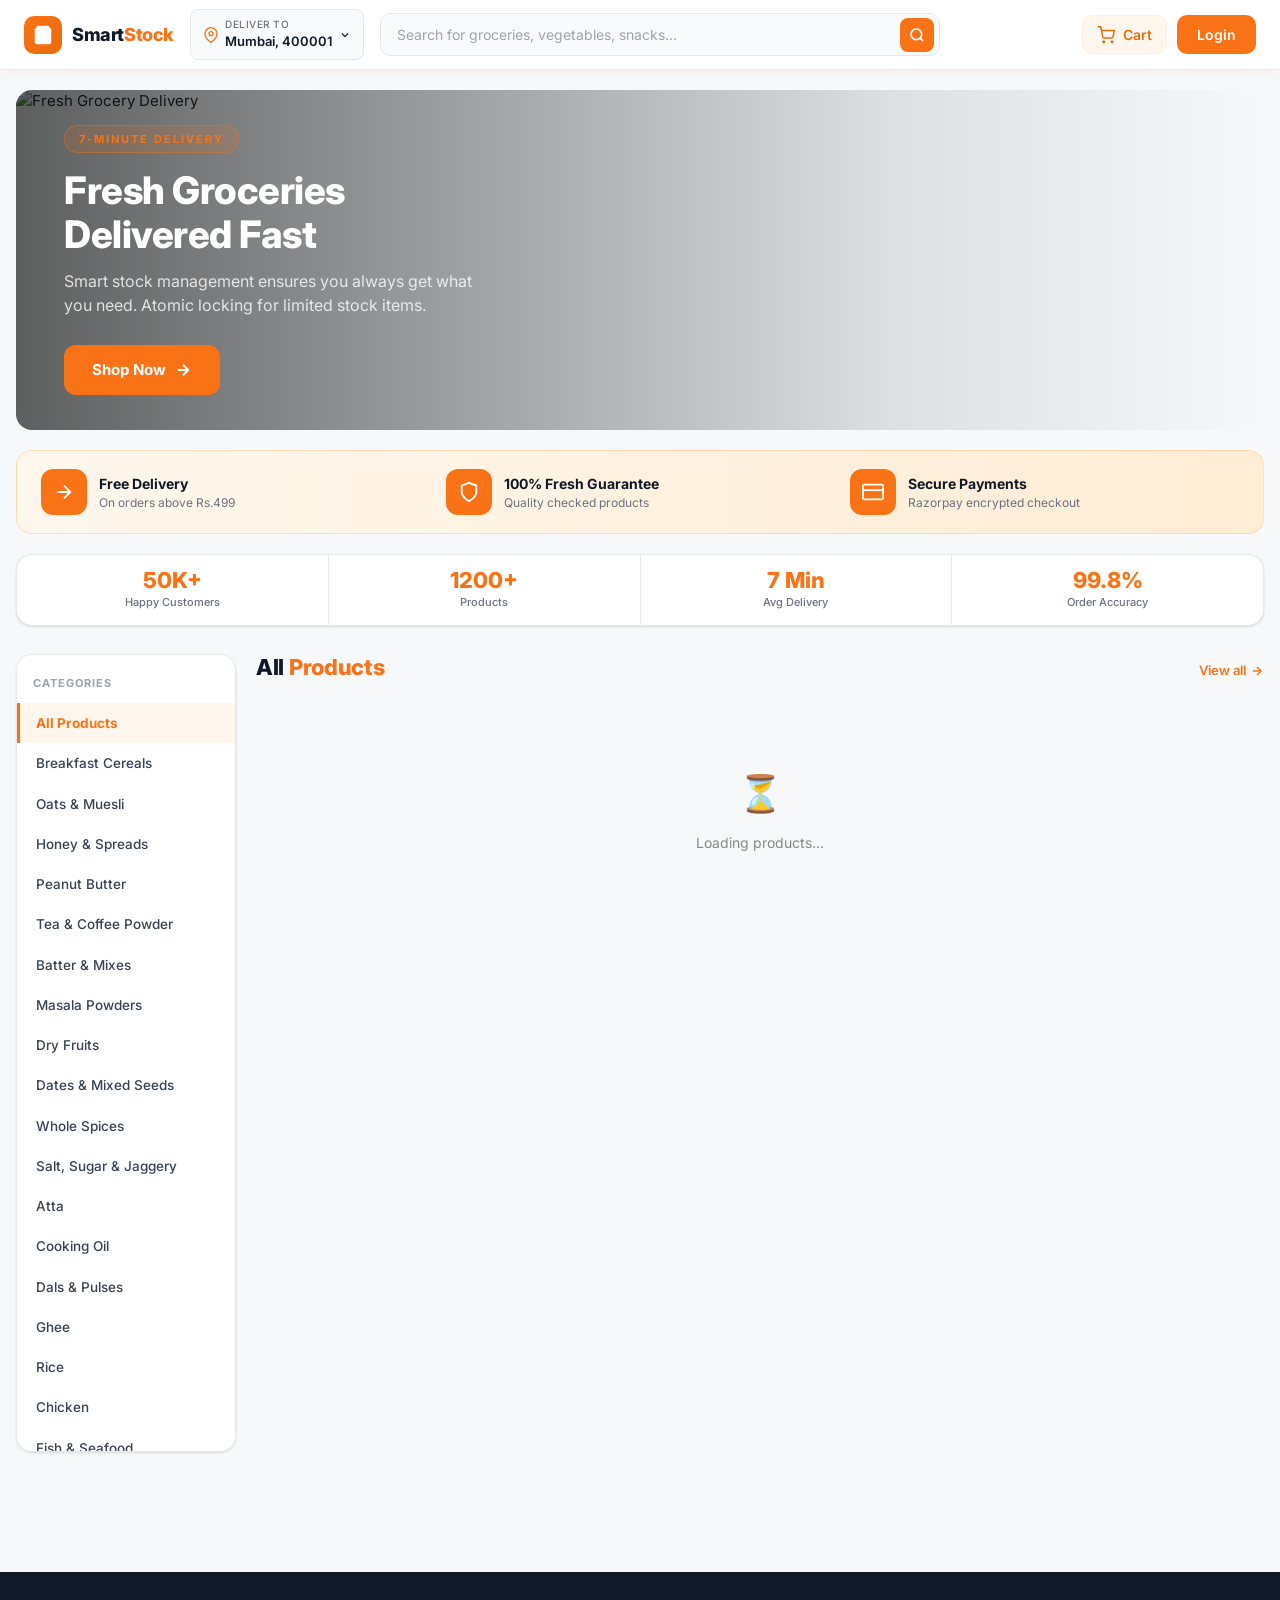
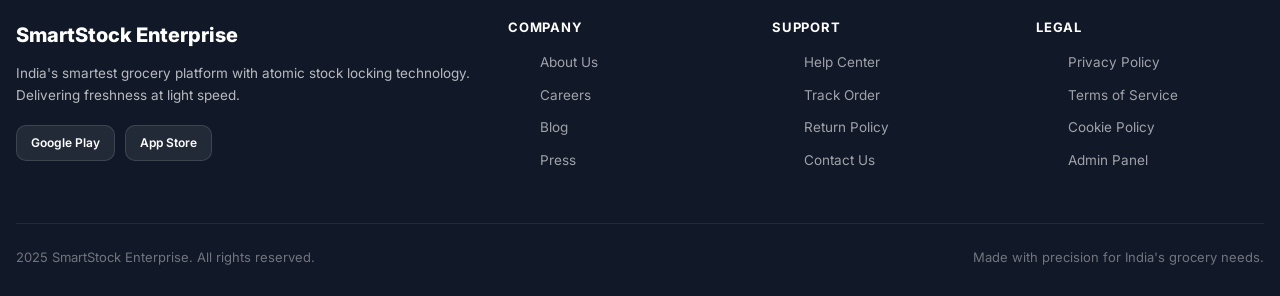
==== commit 935d35ee: "Add files via upload" ====
--- a/frontend/index.html
+++ b/frontend/index.html
@@ -81,7 +81,7 @@
                     <span class="otp-flag">+91</span>
                     <input type="tel" id="otp-phone" maxlength="10" placeholder="9876543210">
                 </div>
-                <button class="btn-send-otp" onclick="sendOtp()">Send OTP</button>
+                <button id="otp-send-btn" class="btn-send-otp" onclick="sendOtp()">Send OTP</button>
             </div>
             <div id="otp-step2" style="display:none">
                 <h3>Enter OTP</h3>
@@ -90,7 +90,7 @@
                     <input type="tel" id="otp-code" maxlength="6" placeholder="Enter OTP"
                         style="padding:12px 14px;width:100%">
                 </div>
-                <button class="btn-send-otp" onclick="verifyOtp()">Verify OTP</button>
+                <button id="otp-verify-btn" class="btn-send-otp" onclick="verifyOtp()">Verify OTP</button>
                 <div style="text-align:center;margin-top:12px">
                     <button
                         onclick="document.getElementById('otp-step1').style.display='';document.getElementById('otp-step2').style.display='none'"
